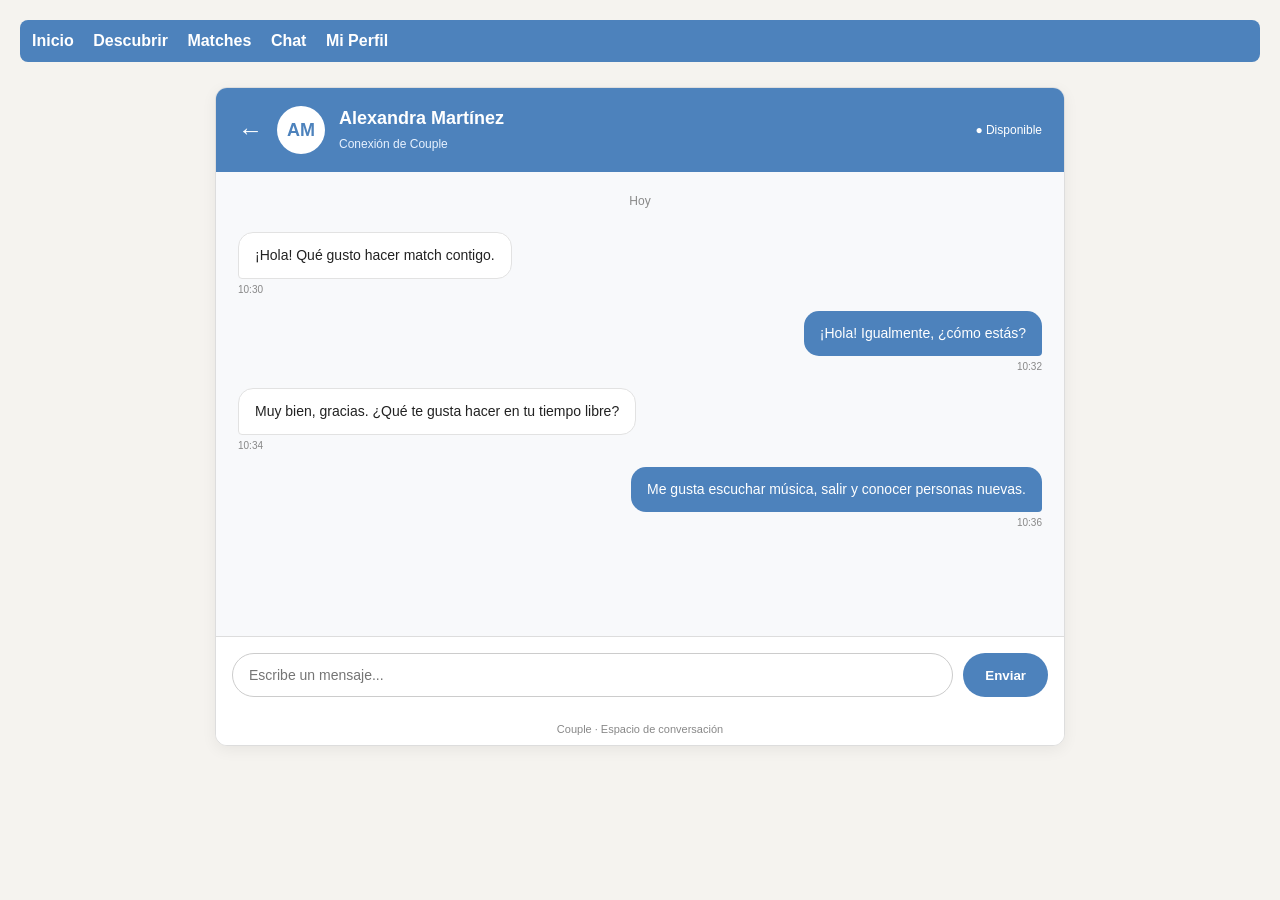
==== chat.html @ 02c1b160 "Agrega interfaz de chat entre matches" ====
﻿<!DOCTYPE html>
<html lang="es">
<head>
    <meta charset="UTF-8">
    <meta name="viewport" content="width=device-width, initial-scale=1.0">
    <title>Couple | Chat</title>
    <link rel="stylesheet" href="style.css">

    <style>
        .chat-page {
            max-width: 850px;
            margin: 25px auto;
        }

        .chat-card {
            background: white;
            border: 1px solid #ddd;
            border-radius: 12px;
            overflow: hidden;
            box-shadow: 0 4px 15px rgba(0,0,0,.06);
        }

        .chat-header {
            background: #4d82bc;
            color: white;
            padding: 18px 22px;
            display: flex;
            align-items: center;
            gap: 14px;
        }

        .back-link {
            color: white;
            font-size: 25px;
            text-decoration: none;
            font-weight: bold;
        }

        .chat-avatar {
            width: 48px;
            height: 48px;
            border-radius: 50%;
            background: white;
            color: #4d82bc;
            display: flex;
            align-items: center;
            justify-content: center;
            font-weight: bold;
            font-size: 18px;
        }

        .chat-user {
            flex: 1;
        }

        .chat-user h2 {
            margin: 0 0 5px;
            font-size: 18px;
        }

        .chat-user span {
            font-size: 12px;
            color: #e8f2ff;
        }

        .chat-status {
            font-size: 12px;
        }

        .messages {
            height: 420px;
            overflow-y: auto;
            padding: 22px;
            display: flex;
            flex-direction: column;
            gap: 16px;
            background: #f8f9fb;
        }

        .date-divider {
            text-align: center;
            color: #888;
            font-size: 12px;
            margin-bottom: 8px;
        }

        .message {
            display: flex;
            flex-direction: column;
            max-width: 75%;
        }

        .message.received {
            align-self: flex-start;
        }

        .message.sent {
            align-self: flex-end;
            align-items: flex-end;
        }

        .bubble {
            padding: 12px 16px;
            border-radius: 15px;
            font-size: 14px;
            line-height: 1.5;
            overflow-wrap: anywhere;
        }

        .received .bubble {
            background: white;
            color: #222;
            border: 1px solid #e2e2e2;
            border-bottom-left-radius: 4px;
        }

        .sent .bubble {
            background: #4d82bc;
            color: white;
            border-bottom-right-radius: 4px;
        }

        .message-time {
            font-size: 10px;
            color: #888;
            margin-top: 5px;
        }

        .input-area {
            display: flex;
            gap: 10px;
            padding: 16px;
            background: white;
            border-top: 1px solid #ddd;
        }

        .input-area input {
            flex: 1;
            min-width: 0;
            padding: 13px 16px;
            border: 1px solid #ccc;
            border-radius: 25px;
            font-size: 14px;
            outline: none;
        }

        .input-area input:focus {
            border-color: #4d82bc;
        }

        .send-button {
            background: #4d82bc;
            color: white;
            border: none;
            border-radius: 25px;
            padding: 12px 22px;
            font-weight: bold;
            cursor: pointer;
        }

        .send-button:hover {
            background: #35699f;
        }

        .chat-footer {
            text-align: center;
            color: #888;
            font-size: 11px;
            padding: 10px;
            background: white;
        }

        @media (max-width: 600px) {
            .chat-page {
                margin: 10px auto;
            }

            .messages {
                height: 55vh;
                padding: 15px;
            }

            .message {
                max-width: 85%;
            }

            .send-button {
                padding: 10px 15px;
            }

            .chat-status {
                display: none;
            }
        }
    </style>
</head>

<body>

    <nav>
        <a href="index.html">Inicio</a>
        <a href="perfiles.html">Descubrir</a>
        <a href="matches.html">Matches</a>
        <a href="chat.html">Chat</a>
        <a href="mi-perfil.html">Mi Perfil</a>
    </nav>

    <main class="chat-page">

        <section class="chat-card">

            <!-- ENCABEZADO -->

            <header class="chat-header">

                <a href="matches.html"
                   class="back-link"
                   aria-label="Regresar a matches">
                    &#8592;
                </a>

                <div class="chat-avatar">AM</div>

                <div class="chat-user">
                    <h2>Alexandra Martínez</h2>
                    <span>Conexión de Couple</span>
                </div>

                <div class="chat-status">
                    ● Disponible
                </div>

            </header>

            <!-- CONVERSACIÓN -->

            <div class="messages" id="messages">

                <div class="date-divider">Hoy</div>

                <div class="message received">
                    <div class="bubble">
                        ¡Hola! Qué gusto hacer match contigo.
                    </div>
                    <span class="message-time">10:30</span>
                </div>

                <div class="message sent">
                    <div class="bubble">
                        ¡Hola! Igualmente, ¿cómo estás?
                    </div>
                    <span class="message-time">10:32</span>
                </div>

                <div class="message received">
                    <div class="bubble">
                        Muy bien, gracias. ¿Qué te gusta hacer en tu tiempo libre?
                    </div>
                    <span class="message-time">10:34</span>
                </div>

                <div class="message sent">
                    <div class="bubble">
                        Me gusta escuchar música, salir y conocer personas nuevas.
                    </div>
                    <span class="message-time">10:36</span>
                </div>

            </div>

            <!-- CAMPO PARA ESCRIBIR -->

            <form class="input-area" id="messageForm">

                <input
                    type="text"
                    id="messageInput"
                    placeholder="Escribe un mensaje..."
                    maxlength="1000"
                    autocomplete="off"
                    required
                >

                <button type="submit" class="send-button">
                    Enviar
                </button>

            </form>

            <div class="chat-footer">
                Couple · Espacio de conversación
            </div>

        </section>

    </main>

    <script>

        const messageForm = document.getElementById("messageForm");
        const messageInput = document.getElementById("messageInput");
        const messages = document.getElementById("messages");

        // Obtener la hora actual

        function getCurrentTime() {
            return new Date().toLocaleTimeString("es-MX", {
                hour: "2-digit",
                minute: "2-digit",
                hour12: false
            });
        }

        // Crear un nuevo mensaje

        function addMessage(text, type) {

            const message = document.createElement("div");
            message.classList.add("message", type);

            const bubble = document.createElement("div");
            bubble.classList.add("bubble");
            bubble.textContent = text;

            const time = document.createElement("span");
            time.classList.add("message-time");
            time.textContent = getCurrentTime();

            message.appendChild(bubble);
            message.appendChild(time);

            messages.appendChild(message);

            messages.scrollTop = messages.scrollHeight;
        }

        // Enviar mensaje

        messageForm.addEventListener("submit", function(event) {

            event.preventDefault();

            const text = messageInput.value.trim();

            if (text === "") {
                return;
            }

            addMessage(text, "sent");

            messageInput.value = "";
            messageInput.focus();

        });

        // Enviar utilizando la tecla Enter

        messageInput.addEventListener("keydown", function(event) {

            if (event.key === "Enter") {
                event.preventDefault();
                messageForm.requestSubmit();
            }

        });

        // Mostrar los últimos mensajes al abrir el chat

        messages.scrollTop = messages.scrollHeight;

    </script>

</body>
</html>
---- style.css ----
﻿body {
  font-family: Arial, sans-serif;
  background-color: #f5f3ef;
  color: #222;
  margin: 0;
  padding: 20px;
}
nav {
  background-color: #4d82bc;
  padding: 12px;
  border-radius: 8px;
  margin-bottom: 20px;
}
nav a {
  color: #ffffff;
  text-decoration: none;
  margin-right: 15px;
  font-weight: bold;
}
.card {
  background: #ffffff;
  border: 1px solid #ddd;
  border-radius: 10px;
  padding: 16px;
  max-width: 420px;
  margin-bottom: 15px;
}
button {
  background-color: #4d82bc;
  color: white;
  border: none;
  padding: 8px 14px;
  border-radius: 6px;
  cursor: pointer;
}
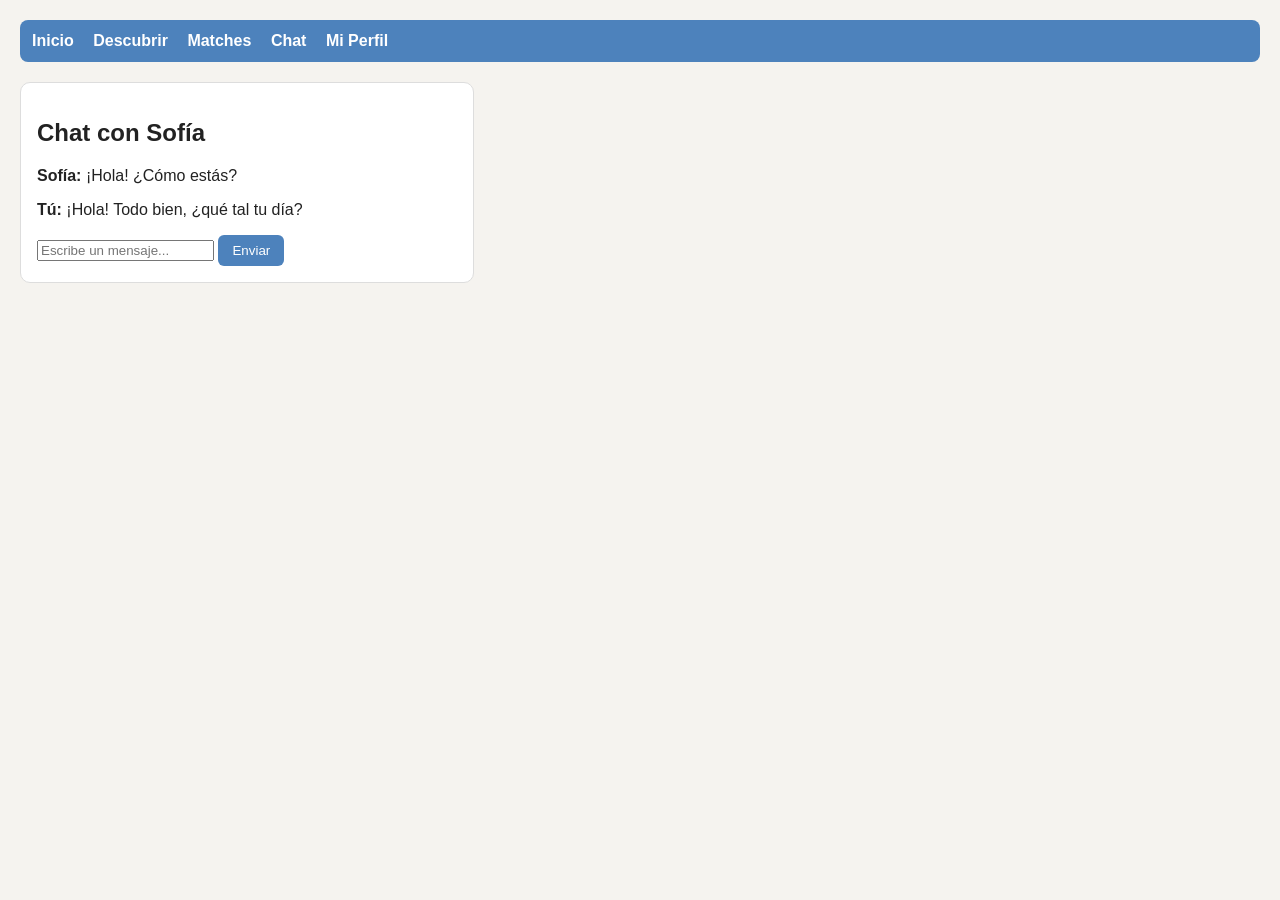
==== commit dc893a5e: "Agrega pantalla base de chat" ====
--- a/chat.html
+++ b/chat.html
@@ -1,374 +1,24 @@
 ﻿<!DOCTYPE html>
 <html lang="es">
 <head>
-    <meta charset="UTF-8">
-    <meta name="viewport" content="width=device-width, initial-scale=1.0">
-    <title>Couple | Chat</title>
-    <link rel="stylesheet" href="style.css">
-
-    <style>
-        .chat-page {
-            max-width: 850px;
-            margin: 25px auto;
-        }
-
-        .chat-card {
-            background: white;
-            border: 1px solid #ddd;
-            border-radius: 12px;
-            overflow: hidden;
-            box-shadow: 0 4px 15px rgba(0,0,0,.06);
-        }
-
-        .chat-header {
-            background: #4d82bc;
-            color: white;
-            padding: 18px 22px;
-            display: flex;
-            align-items: center;
-            gap: 14px;
-        }
-
-        .back-link {
-            color: white;
-            font-size: 25px;
-            text-decoration: none;
-            font-weight: bold;
-        }
-
-        .chat-avatar {
-            width: 48px;
-            height: 48px;
-            border-radius: 50%;
-            background: white;
-            color: #4d82bc;
-            display: flex;
-            align-items: center;
-            justify-content: center;
-            font-weight: bold;
-            font-size: 18px;
-        }
-
-        .chat-user {
-            flex: 1;
-        }
-
-        .chat-user h2 {
-            margin: 0 0 5px;
-            font-size: 18px;
-        }
-
-        .chat-user span {
-            font-size: 12px;
-            color: #e8f2ff;
-        }
-
-        .chat-status {
-            font-size: 12px;
-        }
-
-        .messages {
-            height: 420px;
-            overflow-y: auto;
-            padding: 22px;
-            display: flex;
-            flex-direction: column;
-            gap: 16px;
-            background: #f8f9fb;
-        }
-
-        .date-divider {
-            text-align: center;
-            color: #888;
-            font-size: 12px;
-            margin-bottom: 8px;
-        }
-
-        .message {
-            display: flex;
-            flex-direction: column;
-            max-width: 75%;
-        }
-
-        .message.received {
-            align-self: flex-start;
-        }
-
-        .message.sent {
-            align-self: flex-end;
-            align-items: flex-end;
-        }
-
-        .bubble {
-            padding: 12px 16px;
-            border-radius: 15px;
-            font-size: 14px;
-            line-height: 1.5;
-            overflow-wrap: anywhere;
-        }
-
-        .received .bubble {
-            background: white;
-            color: #222;
-            border: 1px solid #e2e2e2;
-            border-bottom-left-radius: 4px;
-        }
-
-        .sent .bubble {
-            background: #4d82bc;
-            color: white;
-            border-bottom-right-radius: 4px;
-        }
-
-        .message-time {
-            font-size: 10px;
-            color: #888;
-            margin-top: 5px;
-        }
-
-        .input-area {
-            display: flex;
-            gap: 10px;
-            padding: 16px;
-            background: white;
-            border-top: 1px solid #ddd;
-        }
-
-        .input-area input {
-            flex: 1;
-            min-width: 0;
-            padding: 13px 16px;
-            border: 1px solid #ccc;
-            border-radius: 25px;
-            font-size: 14px;
-            outline: none;
-        }
-
-        .input-area input:focus {
-            border-color: #4d82bc;
-        }
-
-        .send-button {
-            background: #4d82bc;
-            color: white;
-            border: none;
-            border-radius: 25px;
-            padding: 12px 22px;
-            font-weight: bold;
-            cursor: pointer;
-        }
-
-        .send-button:hover {
-            background: #35699f;
-        }
-
-        .chat-footer {
-            text-align: center;
-            color: #888;
-            font-size: 11px;
-            padding: 10px;
-            background: white;
-        }
-
-        @media (max-width: 600px) {
-            .chat-page {
-                margin: 10px auto;
-            }
-
-            .messages {
-                height: 55vh;
-                padding: 15px;
-            }
-
-            .message {
-                max-width: 85%;
-            }
-
-            .send-button {
-                padding: 10px 15px;
-            }
-
-            .chat-status {
-                display: none;
-            }
-        }
-    </style>
+  <meta charset="UTF-8">
+  <title>Couple - Chat</title>
+  <link rel="stylesheet" href="style.css">
 </head>
-
 <body>
-
-    <nav>
-        <a href="index.html">Inicio</a>
-        <a href="perfiles.html">Descubrir</a>
-        <a href="matches.html">Matches</a>
-        <a href="chat.html">Chat</a>
-        <a href="mi-perfil.html">Mi Perfil</a>
-    </nav>
-
-    <main class="chat-page">
-
-        <section class="chat-card">
-
-            <!-- ENCABEZADO -->
-
-            <header class="chat-header">
-
-                <a href="matches.html"
-                   class="back-link"
-                   aria-label="Regresar a matches">
-                    &#8592;
-                </a>
-
-                <div class="chat-avatar">AM</div>
-
-                <div class="chat-user">
-                    <h2>Alexandra Martínez</h2>
-                    <span>Conexión de Couple</span>
-                </div>
-
-                <div class="chat-status">
-                    ● Disponible
-                </div>
-
-            </header>
-
-            <!-- CONVERSACIÓN -->
-
-            <div class="messages" id="messages">
-
-                <div class="date-divider">Hoy</div>
-
-                <div class="message received">
-                    <div class="bubble">
-                        ¡Hola! Qué gusto hacer match contigo.
-                    </div>
-                    <span class="message-time">10:30</span>
-                </div>
-
-                <div class="message sent">
-                    <div class="bubble">
-                        ¡Hola! Igualmente, ¿cómo estás?
-                    </div>
-                    <span class="message-time">10:32</span>
-                </div>
-
-                <div class="message received">
-                    <div class="bubble">
-                        Muy bien, gracias. ¿Qué te gusta hacer en tu tiempo libre?
-                    </div>
-                    <span class="message-time">10:34</span>
-                </div>
-
-                <div class="message sent">
-                    <div class="bubble">
-                        Me gusta escuchar música, salir y conocer personas nuevas.
-                    </div>
-                    <span class="message-time">10:36</span>
-                </div>
-
-            </div>
-
-            <!-- CAMPO PARA ESCRIBIR -->
-
-            <form class="input-area" id="messageForm">
-
-                <input
-                    type="text"
-                    id="messageInput"
-                    placeholder="Escribe un mensaje..."
-                    maxlength="1000"
-                    autocomplete="off"
-                    required
-                >
-
-                <button type="submit" class="send-button">
-                    Enviar
-                </button>
-
-            </form>
-
-            <div class="chat-footer">
-                Couple · Espacio de conversación
-            </div>
-
-        </section>
-
-    </main>
-
-    <script>
-
-        const messageForm = document.getElementById("messageForm");
-        const messageInput = document.getElementById("messageInput");
-        const messages = document.getElementById("messages");
-
-        // Obtener la hora actual
-
-        function getCurrentTime() {
-            return new Date().toLocaleTimeString("es-MX", {
-                hour: "2-digit",
-                minute: "2-digit",
-                hour12: false
-            });
-        }
-
-        // Crear un nuevo mensaje
-
-        function addMessage(text, type) {
-
-            const message = document.createElement("div");
-            message.classList.add("message", type);
-
-            const bubble = document.createElement("div");
-            bubble.classList.add("bubble");
-            bubble.textContent = text;
-
-            const time = document.createElement("span");
-            time.classList.add("message-time");
-            time.textContent = getCurrentTime();
-
-            message.appendChild(bubble);
-            message.appendChild(time);
-
-            messages.appendChild(message);
-
-            messages.scrollTop = messages.scrollHeight;
-        }
-
-        // Enviar mensaje
-
-        messageForm.addEventListener("submit", function(event) {
-
-            event.preventDefault();
-
-            const text = messageInput.value.trim();
-
-            if (text === "") {
-                return;
-            }
-
-            addMessage(text, "sent");
-
-            messageInput.value = "";
-            messageInput.focus();
-
-        });
-
-        // Enviar utilizando la tecla Enter
-
-        messageInput.addEventListener("keydown", function(event) {
-
-            if (event.key === "Enter") {
-                event.preventDefault();
-                messageForm.requestSubmit();
-            }
-
-        });
-
-        // Mostrar los últimos mensajes al abrir el chat
-
-        messages.scrollTop = messages.scrollHeight;
-
-    </script>
-
+  <nav>
+    <a href="index.html">Inicio</a>
+    <a href="perfiles.html">Descubrir</a>
+    <a href="matches.html">Matches</a>
+    <a href="chat.html">Chat</a>
+    <a href="mi-perfil.html">Mi Perfil</a>
+  </nav>
+  <div class="card">
+    <h2>Chat con Sofía</h2>
+    <p><strong>Sofía:</strong> ¡Hola! ¿Cómo estás?</p>
+    <p><strong>Tú:</strong> ¡Hola! Todo bien, ¿qué tal tu día?</p>
+    <input type="text" placeholder="Escribe un mensaje...">
+    <button>Enviar</button>
+  </div>
 </body>
 </html>
